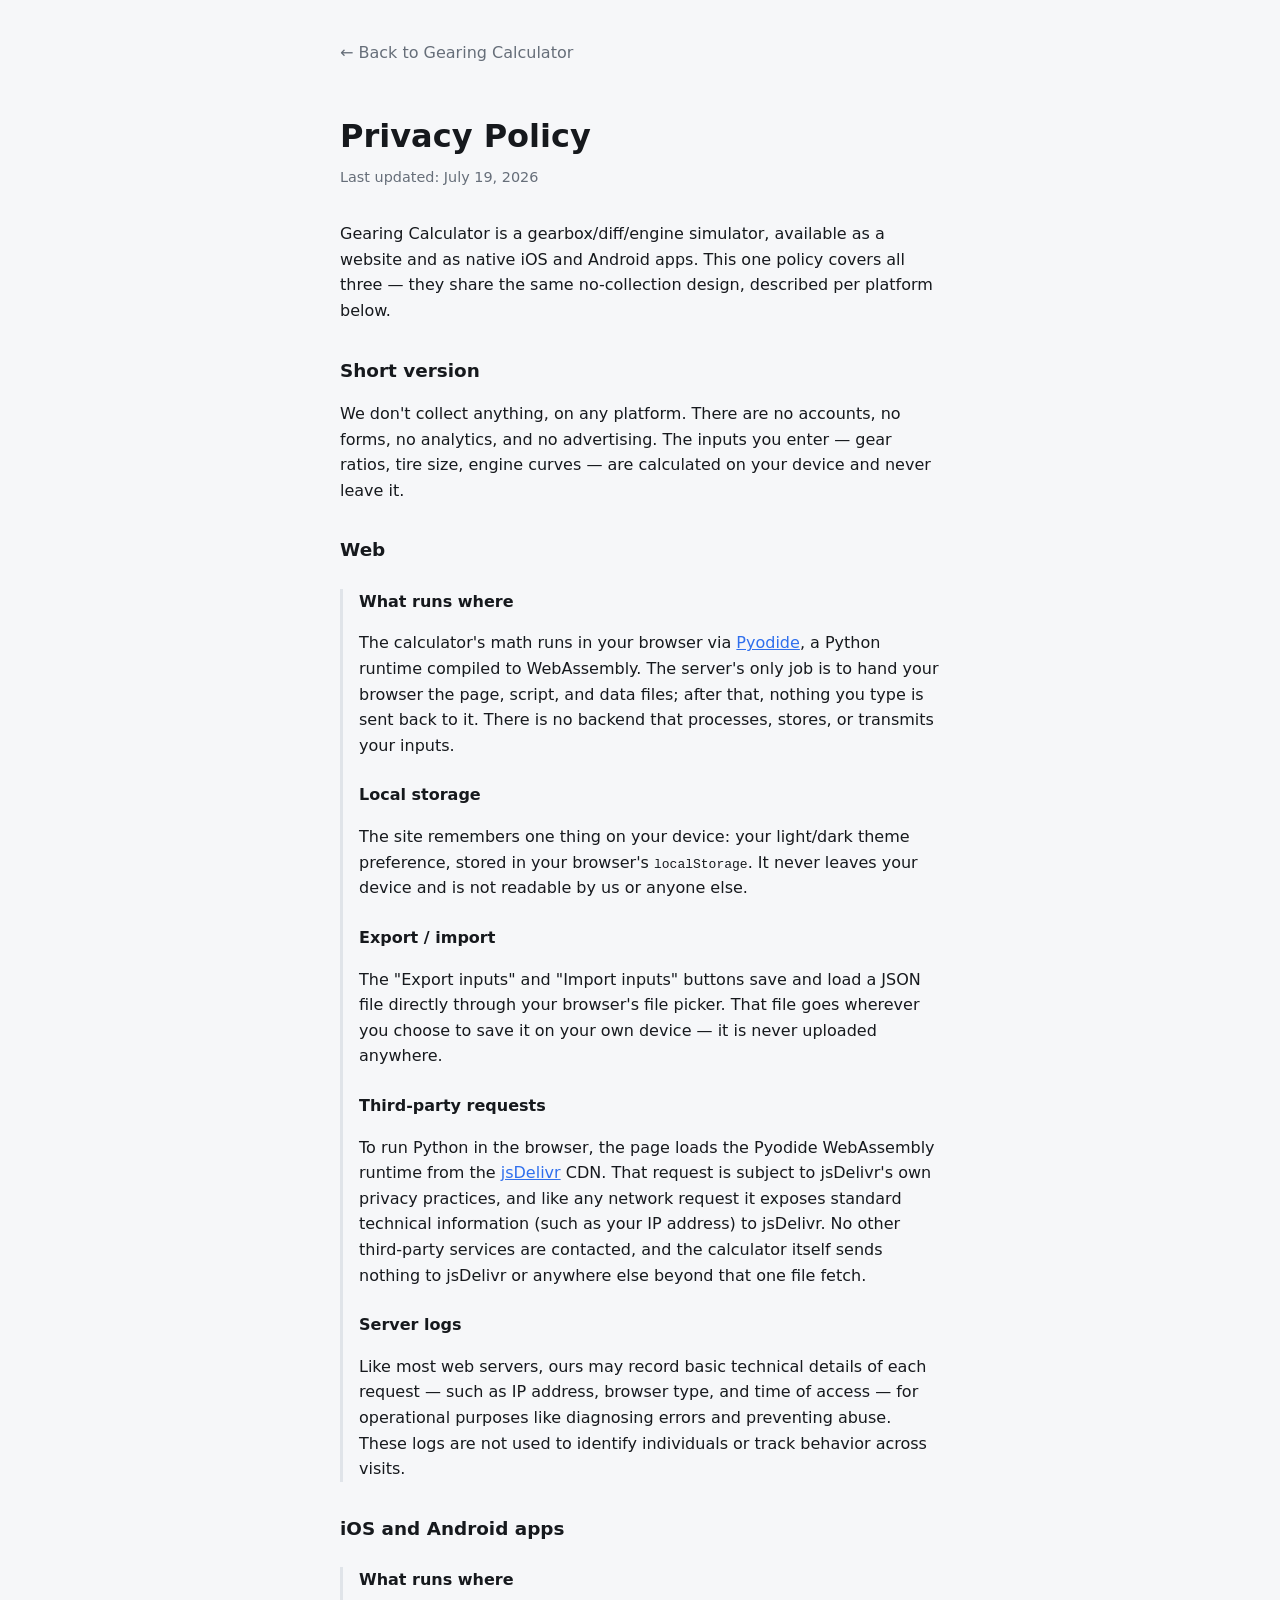
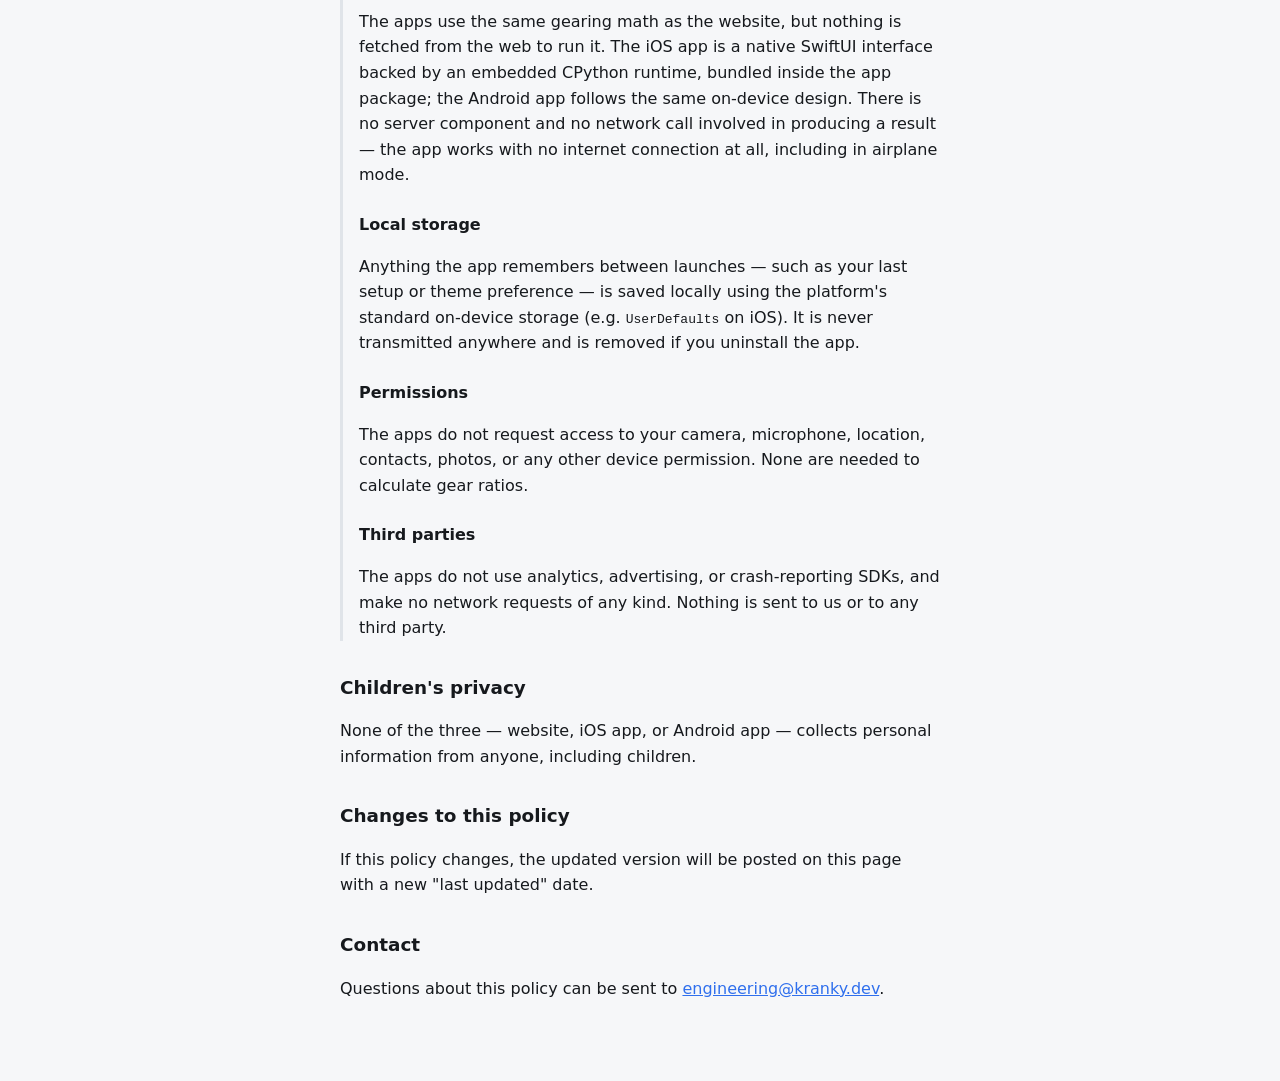
==== app/static/privacy/index.html @ ab54037c "initial privacy policy" ====
<!doctype html>
<html lang="en">
<head>
  <meta charset="utf-8" />
  <meta name="viewport" content="width=device-width, initial-scale=1" />
  <title>Privacy Policy — Gearing Calculator</title>
  <link rel="icon" href="../favicon.ico" sizes="16x16 32x32 48x48" />
  <link rel="icon" href="../favicon.svg" type="image/svg+xml" />
  <link rel="stylesheet" href="../styles.css" />
  <script>
    (function () {
      try {
        var pref = localStorage.getItem("gc-theme") || "auto";
        var dark = pref === "dark" ||
          (pref !== "light" && matchMedia("(prefers-color-scheme: dark)").matches);
        document.documentElement.dataset.theme = dark ? "dark" : "light";
      } catch (e) {
        document.documentElement.dataset.theme = "light";
      }
    })();
  </script>
  <style>
    .policy {
      max-width: 40em;
      margin: 0 auto;
      padding: 2.5rem 1.25rem 4rem;
      line-height: 1.6;
    }
    .policy h1 { margin-bottom: 0.25rem; }
    .policy .updated { color: var(--muted); margin-top: 0; margin-bottom: 2rem; font-size: 0.9em; }
    .policy h2 { margin-top: 2rem; font-size: 1.15em; }
    .policy a { color: var(--accent); }
    .policy .back { display: inline-block; margin-bottom: 1.5rem; color: var(--muted); text-decoration: none; }
    .policy .back:hover { color: var(--accent); }
    .policy h3 { margin-top: 1.5rem; font-size: 1em; }
    .policy .platform {
      border-left: 3px solid var(--border);
      padding-left: 1rem;
      margin: 1.5rem 0;
    }
  </style>
</head>
<body>
  <main class="policy">
    <a class="back" href="../">&larr; Back to Gearing Calculator</a>
    <h1>Privacy Policy</h1>
    <p class="updated">Last updated: July 19, 2026</p>

    <p>
      Gearing Calculator is a gearbox/diff/engine simulator, available as a
      website and as native iOS and Android apps. This one policy covers all
      three — they share the same no-collection design, described per
      platform below.
    </p>

    <h2>Short version</h2>
    <p>
      We don't collect anything, on any platform. There are no accounts, no
      forms, no analytics, and no advertising. The inputs you enter — gear
      ratios, tire size, engine curves — are calculated on your device and
      never leave it.
    </p>

    <h2>Web</h2>
    <div class="platform">
      <h3>What runs where</h3>
      <p>
        The calculator's math runs in your browser via
        <a href="https://pyodide.org" target="_blank" rel="noopener">Pyodide</a>,
        a Python runtime compiled to WebAssembly. The server's only job is to
        hand your browser the page, script, and data files; after that,
        nothing you type is sent back to it. There is no backend that
        processes, stores, or transmits your inputs.
      </p>

      <h3>Local storage</h3>
      <p>
        The site remembers one thing on your device: your light/dark theme
        preference, stored in your browser's <code>localStorage</code>. It
        never leaves your device and is not readable by us or anyone else.
      </p>

      <h3>Export / import</h3>
      <p>
        The "Export inputs" and "Import inputs" buttons save and load a JSON
        file directly through your browser's file picker. That file goes
        wherever you choose to save it on your own device — it is never
        uploaded anywhere.
      </p>

      <h3>Third-party requests</h3>
      <p>
        To run Python in the browser, the page loads the Pyodide WebAssembly
        runtime from the <a href="https://www.jsdelivr.com/" target="_blank" rel="noopener">jsDelivr</a>
        CDN. That request is subject to jsDelivr's own privacy practices, and
        like any network request it exposes standard technical information
        (such as your IP address) to jsDelivr. No other third-party services
        are contacted, and the calculator itself sends nothing to jsDelivr or
        anywhere else beyond that one file fetch.
      </p>

      <h3>Server logs</h3>
      <p>
        Like most web servers, ours may record basic technical details of
        each request — such as IP address, browser type, and time of access
        — for operational purposes like diagnosing errors and preventing
        abuse. These logs are not used to identify individuals or track
        behavior across visits.
      </p>
    </div>

    <h2>iOS and Android apps</h2>
    <div class="platform">
      <h3>What runs where</h3>
      <p>
        The apps use the same gearing math as the website, but nothing is
        fetched from the web to run it. The iOS app is a native SwiftUI
        interface backed by an embedded CPython runtime, bundled inside the
        app package; the Android app follows the same on-device design. There
        is no server component and no network call involved in producing a
        result — the app works with no internet connection at all, including
        in airplane mode.
      </p>

      <h3>Local storage</h3>
      <p>
        Anything the app remembers between launches — such as your last
        setup or theme preference — is saved locally using the platform's
        standard on-device storage (e.g. <code>UserDefaults</code> on iOS).
        It is never transmitted anywhere and is removed if you uninstall the
        app.
      </p>

      <h3>Permissions</h3>
      <p>
        The apps do not request access to your camera, microphone, location,
        contacts, photos, or any other device permission. None are needed to
        calculate gear ratios.
      </p>

      <h3>Third parties</h3>
      <p>
        The apps do not use analytics, advertising, or crash-reporting SDKs,
        and make no network requests of any kind. Nothing is sent to us or to
        any third party.
      </p>
    </div>

    <h2>Children's privacy</h2>
    <p>
      None of the three — website, iOS app, or Android app — collects
      personal information from anyone, including children.
    </p>

    <h2>Changes to this policy</h2>
    <p>
      If this policy changes, the updated version will be posted on this
      page with a new "last updated" date.
    </p>

    <h2>Contact</h2>
    <p>
      Questions about this policy can be sent to
      <a href="mailto:engineering@kranky.dev">engineering@kranky.dev</a>.
    </p>
  </main>
</body>
</html>
---- app/static/styles.css ----
/* Self-hosted so the dials keep their look offline (the app ships as a Docker
   image with no network). One variable woff2, latin subset — enough for the
   numerals and the "km/h" / "1/min" legends — covers weights 400-700. */
@font-face {
  font-family: "Oswald";
  font-style: light;
  font-weight: 200 300;
  font-display: swap;
  src: url(fonts/oswald-latin.woff2) format("woff2");
}

:root {
  --bg: #f6f7f9;
  --panel: #ffffff;
  --text: #16191d;
  --muted: #666e79;
  --border: #e0e4e9;
  --accent: #2f6fed;
  --accent-soft: #eaf1fe;
  --grid: #e6e9ee;
  --needle: #d64545;
  --radius: 12px;

  /* The dials are a physical instrument, not a chart. This is their daytime
     palette; dark mode swaps the whole set for the BMW E46 night-backlight look
     (the second dark-mode block below) — the one place the dial colours follow
     the scheme, on purpose. Keep both sets deliberate. */
  /* E46 M3 daytime cluster: near-black faces in a charcoal pod. */
  --dial-face: #282b2f;
  --dial-face-edge: #1b1d20;
  --dial-bezel: #c8cfd6; /* bright silver chrome ring */
  --dial-ink: #f2f4f6;
  --dial-ink-dim: #aeb4bb;
  --dial-red: #d3232b;
  --dial-hub: #23262a;
  --dial-hub-edge: #40454b;
  --dial-amber: #f5a11d; /* classic BMW instrument backlighting */
  /* Setup B, everywhere it appears: needle, redline, trace, tab, readout. One
     fixed hue so the dial keeps its palette and the chart still matches it. */
  --dial-blue: #3b9ae1;
  /* Unfilled track of the big speed pill; a translucent grey that reads on both
     the light and the near-black dark page. */
  --slider-track: rgba(128, 137, 150, 0.25);
  color-scheme: light;
}

/* Light/dark is resolved in JS from the dash light-switch (auto / off / on) plus
   the system preference, then stamped as data-theme on <html> — so the styling
   keys off that attribute, never `prefers-color-scheme` directly. An inline head
   script sets it before first paint; the switch and system changes keep it live. */
:root[data-theme="dark"] {
  --bg: #060708;
  --panel: #000000;
  --text: #e7eaee;
  --muted: #9aa4b1;
  --border: #2a313a;
  --accent: #6f9bff;
  --accent-soft: #1c2534;
  --grid: #262d36;
  --needle: #ff6b6b;
  color-scheme: dark;
}

/* Dark mode = BMW E46 gauges at night with the backlight on: a near-black face
   with every lit mark — numerals, ticks, needle, redline, legend, and the gear
   readout between the dials — glowing the warm amber of the E46 M3 cluster. */
:root[data-theme="dark"] {
  --dial-face: #0d0803;
  --dial-face-edge: #000000;
  --dial-bezel: #33200a;
  --dial-ink: #ffa724;
  --dial-ink-dim: #b8781a;
  --dial-red: #ff3a1c;
  /* Neutral, unlit: the hub is bare metal, not a backlit mark — no warm
     tint that would read as glow. */
  --dial-hub: #0e0f11;
  --dial-hub-edge: #24272b;
  --dial-glow: #ffab2e;
}

/* The backlight bloom: a tight core plus a soft halo in the ink colour around
   each lit mark. drop-shadow works on SVG stroke/fill shapes, where
   text-shadow does not reach. */
:root[data-theme="dark"] .gauge-tick-major,
:root[data-theme="dark"] .gauge-tick-minor,
:root[data-theme="dark"] .gauge-tick-label,
:root[data-theme="dark"] .gauge-legend,
:root[data-theme="dark"] .gauge-needle,
:root[data-theme="dark"] .gauge-redline {
  filter: drop-shadow(0 0 0px var(--dial-glow)) drop-shadow(0 0 1px var(--dial-glow));
}

/* Setup B keeps its blue for legibility while comparing, so it glows blue
   rather than clashing with the orange. Placed after the needle rule above,
   same specificity, so it wins for the B needle. */
:root[data-theme="dark"] .gauge-needle-b {
  filter: drop-shadow(0 0 0px var(--dial-blue)) drop-shadow(0 0 2px var(--dial-blue));
}

/* The gear readout keeps its amber LCD ink in both themes, but only glows
   at night with the rest of the backlighting. drop-shadow, not text-shadow:
   the glyphs are dot-matrix SVGs, not text. */
:root[data-theme="dark"] .gear-a { filter: drop-shadow(0 0 0.5cqw #ffab2e); }
:root[data-theme="dark"] .gear-b { filter: drop-shadow(0 0 0.5cqw var(--dial-blue)); }

* { box-sizing: border-box; }

/* Must beat the `display` rules below (e.g. .loading{display:grid}), which
   would otherwise override the UA stylesheet's [hidden]{display:none}. */
[hidden] { display: none !important; }

/* Kill the sideways rubber-band drag on touch, so a horizontal gesture scrubs
   the slider instead of sliding the whole page. On phones the viewport scrolls
   on the root element, so the rule has to sit on <html> too — on <body> alone
   the page still wiggles. `overflow-x: clip` trims the full-bleed topbar's 100vw
   sliver without creating a scroll container (so the sticky topbar still pins). */
html {
  overflow-x: clip;
  overscroll-behavior-x: none;
}

body {
  margin: 0;
  font-family: system-ui, -apple-system, "Segoe UI", sans-serif;
  background: var(--bg);
  color: var(--text);
  line-height: 1.5;
  overflow-x: clip;
  overscroll-behavior-x: none;
}

/* ------------------------------- loading -------------------------------- */
.loading {
  display: grid;
  place-content: center;
  justify-items: center;
  gap: 1rem;
  min-height: 100vh;
  color: var(--muted);
}

.shifter { width: 9rem; height: auto; }

.shifter-gate {
  fill: none;
  stroke: var(--border);
  stroke-width: 6;
  stroke-linecap: round;
  stroke-linejoin: round;
}

.shifter-labels text {
  fill: var(--muted);
  font-size: 11px;
  font-weight: 600;
  text-anchor: middle;
}

/* Ringed in the page colour so it reads as sitting *in* the gate, not on it. */
.shifter-knob {
  fill: var(--dial-amber);
  stroke: var(--bg);
  stroke-width: 2;
  animation: shift 6.5s ease-in-out infinite alternate;
}

/*
 * The knob's path through a six-speed gate. Each gear is two keyframes — arrive,
 * then dwell — and every move between them goes through the gate at y=50, because
 * that is the only way across a real H-pattern.
 *
 * `alternate` runs it backwards on the return leg, which traces a plausible
 * downshift rather than teleporting from 6th back to 1st.
 */
@keyframes shift {
  0%,   6%  { transform: translate(20px, 15px); }  /* 1st */
  12%       { transform: translate(20px, 50px); }
  18%, 24%  { transform: translate(20px, 85px); }  /* 2nd */
  30%       { transform: translate(20px, 50px); }
  34%       { transform: translate(60px, 50px); }  /* across the gate */
  40%, 46%  { transform: translate(60px, 15px); }  /* 3rd */
  52%       { transform: translate(60px, 50px); }
  58%, 64%  { transform: translate(60px, 85px); }  /* 4th */
  70%       { transform: translate(60px, 50px); }
  74%       { transform: translate(100px, 50px); }
  80%, 86%  { transform: translate(100px, 15px); } /* 5th */
  92%       { transform: translate(100px, 50px); }
  97%, 100% { transform: translate(100px, 85px); } /* 6th */
}

@media (prefers-reduced-motion: reduce) {
  /* Parked in neutral. */
  .shifter-knob { animation: none; transform: translate(60px, 50px); }
}

/* -------------------------------- layout -------------------------------- */
main {
  max-width: 76rem;
  margin: 0 auto;
  padding: 2rem 1rem 4rem;
}

.page-header h1 {
  margin: 0;
  font-size: clamp(1.6rem, 3vw, 2.2rem);
  letter-spacing: -0.02em;
}

.subtitle {
  margin: 0.25rem 0 2rem;
  color: var(--muted);
}

/* Phone: every rem above the gauges is a rem of dials pushed off screen —
   the blurb goes, and the h1 shrinks to the topbar's Target Speed size so
   the masthead is a label, not a banner. */
@media (max-width: 56.24rem) {
  .subtitle { display: none; }
  .page-header h1 {
    margin-bottom: 0.4rem;
    font-size: 0.78rem;
    font-weight: 600;
  }
  /* Compress the masthead: trim the page's top padding, slim the bar, and
     sit the content card flush against it. */
  main { padding-top: 0.75rem; }
  .topbar {
    margin-bottom: 0;
    padding-block: 0.5rem;
  }
}

/* Phone-first: one column, with the inputs in the hamburger drawer. Wide
   screens (the old two-column threshold) put the inputs panel back in the
   flow beside the results — the drawer chrome only exists below it. */
.layout { display: block; }

@media (min-width: 56.25rem) {
  .layout {
    display: grid;
    grid-template-columns: minmax(0, 20rem) minmax(0, 1fr);
    gap: 1.5rem;
    align-items: start;
  }
}

/* Pinned toolbar: hamburger + speed slider follow the scroll, so any chart
   can be read against a different speed or setup without scrolling back up.
   Styled as page background, not a card: it bleeds to the viewport edges
   (the negative margins undo main's centering) and sits flush at the top,
   so the results scroll *under* a header rather than behind a floating bar.
   Below the drawer and its backdrop in z-order, so opening Inputs dims it. */
.topbar {
  position: sticky;
  top: 0;
  z-index: 5;
  display: flex;
  flex-wrap: wrap;
  align-items: center;
  gap: 0.75rem 1.25rem;
  margin: 0 calc(50% - 50vw) 1.5rem;
  /* main is 76rem with 1rem side padding: this realigns the bar's contents
     with the panels below while its background runs edge to edge. */
  padding: 0.75rem max(1rem, 50vw - 37rem);
  background: var(--bg);
}

.topbar-speed {
  position: relative; /* anchors the hint overlaid inside the track */
  flex: 1;
  display: flex;
  align-items: center;
  /* Kept small so the hamburger, slider and theme switch stay on one row on a
     phone; the slider still flex-grows to fill whatever width is left. */
  min-width: 11rem;
}

/* A fill slider you grab and scrub anywhere — no fiddly thumb to hit. Slimmer
   and only lightly rounded (matching the gear-coverage bar) so it reads as a
   control strip, not a big pill. The amber fill grows from the left via --fill,
   which redraw() keeps in step with the value; the native track and thumb are
   stripped so only the fill and the pill show. */
#cur_speed {
  -webkit-appearance: none;
  appearance: none;
  flex: 1;
  width: 100%;
  height: 1.9rem;
  margin: 0;
  padding: 0;
  border-radius: 3px;
  cursor: pointer;
  overflow: hidden;
  touch-action: none; /* a horizontal drag scrubs rather than scrolling the page */
  background:
    linear-gradient(var(--dial-amber), var(--dial-amber)) left / var(--fill, 50%) 100% no-repeat,
    var(--slider-track);
  box-shadow: inset 0 1px 2px rgba(0, 0, 0, 0.22);
}

#cur_speed::-webkit-slider-runnable-track { -webkit-appearance: none; height: 100%; background: transparent; }
#cur_speed::-webkit-slider-thumb { -webkit-appearance: none; width: 2px; height: 100%; background: transparent; border: 0; }
#cur_speed::-moz-range-track { height: 100%; background: transparent; }
#cur_speed::-moz-range-thumb { width: 0; border: 0; background: transparent; }

/* Overlaid hint that this strip is a draggable speed input. White with a dark
   halo so it stays legible over both the amber fill and the grey track, in
   either theme; pointer-events off so it never intercepts a drag. */
.speed-hint {
  position: absolute;
  left: 0.7rem;
  color: #fff;
  font-size: 0.78rem;
  font-weight: 600;
  letter-spacing: 0.01em;
  text-shadow: 0 1px 2px rgba(0, 0, 0, 0.5);
  pointer-events: none;
}

.hamburger {
  display: inline-flex;
  align-items: center;
  gap: 0.45rem;
  padding: 0.45rem 0.8rem;
  font: inherit;
  font-weight: 600;
  color: var(--text);
  background: var(--panel);
  border: 1px solid transparent; /* frameless like the cards */
  border-radius: 8px;
  cursor: pointer;
}

.hamburger:hover { border-color: var(--accent); }
.hamburger svg { display: block; }
.hamburger svg path { fill: currentColor; }
/* Phone-first: an icon-only button, so it stays narrow and the theme switch
   keeps its place on the row. The label returns on desktop (below). */
.hamburger span { display: none; }

/* ---------------------------- theme light-switch ------------------------- */

/* The car's headlight switch as one big tap target: an SVG button whose knob
   turns between three marks on a status semicircle — AUTO (left), 0 (top), and
   the headlight symbol (right). Each tap advances the knob one position; app.js
   sets data-theme-pref and CSS rotates .ls-knob to match. */
.lightswitch {
  flex: 0 0 auto;
  width: 3.4rem;
  height: 3.4rem;
  padding: 0;
  border: 0;
  background: none;
  cursor: pointer;
  -webkit-tap-highlight-color: transparent;
}

.lightswitch-svg { display: block; width: 100%; height: 100%; }

.lightswitch:focus-visible { outline: 2px solid var(--accent); outline-offset: 2px; border-radius: 50%; }

/* Fixed bezel: status arc and the position marks. */
.ls-arc { fill: none; stroke: var(--border); stroke-width: 4; stroke-linecap: round; }
.ls-mark { fill: var(--muted); font-size: 15px; font-weight: 700; text-anchor: middle; dominant-baseline: central; }
.ls-mark-on { fill: var(--muted); }
.ls-mark-on .ls-bulb-base { fill: none; stroke: var(--muted); stroke-width: 1.7; stroke-linecap: round; }

/* The active mark lights up amber, echoing the instrument backlighting. */
.lightswitch[data-theme-pref="light"] .ls-mark:nth-of-type(2),
.lightswitch[data-theme-pref="auto"] .ls-mark:nth-of-type(1) { fill: var(--dial-amber); }
.lightswitch[data-theme-pref="dark"] .ls-mark-on { fill: var(--dial-amber); }
.lightswitch[data-theme-pref="dark"] .ls-mark-on .ls-bulb-base { stroke: var(--dial-amber); }

/* The knob turns about the dial centre; the wrap from dark (50deg) back to auto
   (-50deg) interpolates through 0, so it reads as a counter-clockwise reset. */
.ls-knob {
  transform-box: view-box;
  transform-origin: 50px 50px;
  transition: transform 0.32s cubic-bezier(0.33, 1.15, 0.5, 1);
}
.lightswitch[data-theme-pref="auto"] .ls-knob { transform: rotate(-50deg); }
.lightswitch[data-theme-pref="light"] .ls-knob { transform: rotate(0deg); }
.lightswitch[data-theme-pref="dark"] .ls-knob { transform: rotate(50deg); }

@media (prefers-reduced-motion: reduce) {
  .ls-knob { transition: none; }
}

/* An open ring, so the page shows through and the grip's rotation reads clearly.
   The mid-grey rim reads against both the light page and the near-black dark one. */
.ls-knob-disc { fill: none; stroke: #3a3f46; stroke-width: 1.5; }
.ls-knob-grip { fill: #34383e; }
.ls-knob-notch { fill: #eef0f3; }

/* ------------------------------ inputs drawer ---------------------------- */

.inputs-drawer {
  position: fixed;
  top: 0;
  left: 0;
  bottom: 0;
  z-index: 20;
  width: min(22rem, 92vw);
  overflow-y: auto;
  border-radius: 0 var(--radius) var(--radius) 0;
  transform: translateX(-105%); /* past its own shadow, not just its box */
  transition: transform 0.25s ease;
  box-shadow: 0 0 2rem rgba(0, 0, 0, 0.25);
}

.inputs-drawer.open { transform: none; }

@media (prefers-reduced-motion: reduce) {
  .inputs-drawer { transition: none; }
}

.drawer-head {
  display: flex;
  align-items: center;
  justify-content: space-between;
}

/* The panel h2 brings its own bottom margin; keep the close button on its line. */
.drawer-head h2 { margin-bottom: 0; }
.drawer-head { margin-bottom: 1rem; }

.drawer-close {
  border: none;
  background: none;
  color: var(--muted);
  font-size: 1.5rem;
  line-height: 1;
  padding: 0 0.25rem;
  cursor: pointer;
}

.drawer-close:hover { color: var(--text); }

.drawer-backdrop {
  position: fixed;
  inset: 0;
  z-index: 10;
  background: rgba(0, 0, 0, 0.4);
}

/* Wide screens: the drawer chrome dissolves and the inputs become the plain
   panel sitting in the layout grid's first column. The hamburger survives as
   a collapse toggle for that column (see .inputs-collapsed). Placed after the
   base drawer rules — same specificity, so order is what makes these win. */
@media (min-width: 56.25rem) {
  .drawer-close { display: none; }

  /* Room to spare: bring the hamburger's "Inputs" label back. */
  .hamburger span { display: inline; }

  /* Covers a drawer left open across a resize; [hidden] handles the rest. */
  .drawer-backdrop { display: none; }

  .inputs-drawer {
    position: static;
    /* The drawer's z-index would otherwise still bite here: z-index applies
       to grid items even at position: static, and this panel is now a grid
       item — leaving it at 20 paints it over the sticky topbar (z 5). */
    z-index: auto;
    width: auto;
    transform: none;
    transition: none;
    overflow: visible;
    border-radius: var(--radius);
    box-shadow: none;
  }

  /* Hamburger toggled off: the inputs column folds away and the results take
     the full row. Mobile ignores this class — its drawer overlays instead. */
  .layout.inputs-collapsed { grid-template-columns: 1fr; }
  .layout.inputs-collapsed .inputs-drawer { display: none; }
}

.panel {
  background: var(--panel);
  /* Frameless in both themes: the cards read as content islands. The border
     is kept transparent, not removed, so nothing shifts if a panel variant
     ever colours it back in. */
  border: 1px solid transparent;
  border-radius: var(--radius);
  padding: 1.25rem;
}

.panel h2 {
  margin: 0 0 1rem;
  font-size: 0.8rem;
  text-transform: uppercase;
  letter-spacing: 0.08em;
  color: var(--muted);
}

/* The gauge cluster is header enough for the results panel: its "Results"
   h2 paints nothing (and costs no vertical space), but stays in the DOM as
   the section's accessible name via aria-labelledby. */
#results-heading {
  position: absolute;
  width: 1px;
  height: 1px;
  margin: 0;
  padding: 0;
  overflow: hidden;
  clip-path: inset(50%);
  white-space: nowrap;
}

.panel h3 {
  margin: 1.75rem 0 0.75rem;
  font-size: 0.95rem;
}

.results > .viz:first-of-type { margin-top: 1rem; }

/* Each chart collapses on its own. <details> gives keyboard support and the
   open/closed state for free, so there is no script behind this. */
.viz { margin-top: 1.75rem; }

.viz > summary {
  display: flex;
  align-items: center;
  gap: 0.45rem;
  margin-bottom: 0.75rem;
  font-size: 0.95rem;
  font-weight: 600;
  cursor: pointer;
  list-style: none; /* Firefox */
}

.viz > summary::-webkit-details-marker { display: none; }

/* Sized off the summary's own text (1em), not a fixed rem, so the caret and the
   heading stay matched. The fixed box keeps the label still while it rotates. */
.viz > summary::before {
  content: "▾";
  display: inline-block;
  width: 1em;
  font-size: 1em;
  line-height: 1;
  text-align: center;
  color: var(--muted);
  transition: transform 0.15s ease;
}

.viz:not([open]) > summary::before { transform: rotate(-90deg); }

.viz > summary:focus-visible {
  outline: 2px solid var(--accent);
  outline-offset: 2px;
  border-radius: 4px;
}

@media (prefers-reduced-motion: reduce) {
  .viz > summary::before { transition: none; }
}

/* -------------------------------- inputs -------------------------------- */
.field {
  display: flex;
  flex-direction: column;
  gap: 0.3rem;
  margin-bottom: 0.9rem;
}

.field label {
  font-size: 0.85rem;
  color: var(--muted);
}

.unit { opacity: 0.75; }

input[type="number"],
input[type="text"],
select {
  width: 100%;
  padding: 0.5rem 0.6rem;
  font: inherit;
  font-variant-numeric: tabular-nums;
  color: var(--text);
  background: var(--bg);
  border: 1px solid var(--border);
  border-radius: 8px;
}

/* Derived from the tire size, so it reads as output rather than a field. */
input[readonly] {
  color: var(--muted);
  border-style: dashed;
  cursor: default;
}

/* 225 / 45 R 17 — inputs sized to content, separators between them. */
.tire-size {
  display: grid;
  grid-template-columns: 1fr auto 1fr auto 1fr;
  align-items: center;
  gap: 0.35rem;
}

.tire-size span {
  color: var(--muted);
  font-size: 0.85rem;
}

input:focus-visible,
select:focus-visible,
button:focus-visible {
  outline: 2px solid var(--accent);
  outline-offset: 1px;
}

input[type="range"] { width: 100%; accent-color: var(--dial-amber); }

output {
  font-variant-numeric: tabular-nums;
  color: var(--text);
  font-weight: 600;
}

fieldset.units {
  border: 1px solid var(--border);
  border-radius: 8px;
  padding: 0.6rem 0.75rem;
  margin: 0 0 1rem;
}

fieldset.units legend {
  font-size: 0.8rem;
  color: var(--muted);
  padding: 0 0.3rem;
}

fieldset.units label {
  display: flex;
  align-items: center;
  gap: 0.4rem;
  font-size: 0.9rem;
}

/* -------------------------------- setups -------------------------------- */
.compare-toggle {
  display: flex;
  align-items: center;
  gap: 0.5rem;
  margin-bottom: 1rem;
  font-size: 0.9rem;
  color: var(--muted);
}

.io-controls {
  display: flex;
  gap: 0.5rem;
  margin-bottom: 1rem;
}

.io-btn {
  flex: 1;
  padding: 0.4rem 0.6rem;
  font: inherit;
  font-size: 0.85rem;
  color: var(--text);
  background: var(--bg);
  border: 1px solid var(--border);
  border-radius: 6px;
  cursor: pointer;
}

.io-btn:hover {
  border-color: var(--accent);
  color: var(--accent);
}

.io-status {
  margin: -0.5rem 0 1rem;
  font-size: 0.85rem;
  color: var(--muted);
}

.io-status-error { color: var(--needle); }

.tabs {
  display: flex;
  gap: 0.25rem;
  margin-bottom: 1rem;
  border-bottom: 1px solid var(--border);
}

.tabs [role="tab"] {
  flex: 1;
  padding: 0.5rem 0.6rem;
  margin-bottom: -1px; /* the selected tab's underline replaces the tablist rule */
  font: inherit;
  font-size: 0.85rem;
  color: var(--muted);
  background: none;
  border: none;
  border-bottom: 2px solid transparent;
  cursor: pointer;
}

/* Each tab is underlined in its setup's color, tying the form to its trace. */
.tabs [role="tab"][aria-selected="true"] { color: var(--text); }
.tabs [data-setup="a"][aria-selected="true"] { border-bottom-color: var(--dial-amber); }
.tabs [data-setup="b"][aria-selected="true"] { border-bottom-color: var(--dial-blue); }

/* -------------------------------- gears --------------------------------- */
.gears-header {
  display: flex;
  align-items: center;
  justify-content: space-between;
}

.gears-header h3 { margin: 1.25rem 0 0.75rem; }

.gear-buttons { display: flex; gap: 0.35rem; }

.gear-buttons button {
  width: 1.9rem;
  height: 1.9rem;
  font-size: 1.1rem;
  line-height: 1;
  color: var(--text);
  background: var(--bg);
  border: 1px solid var(--border);
  border-radius: 6px;
  cursor: pointer;
}

.gear-buttons button:hover:not(:disabled) {
  border-color: var(--accent);
  color: var(--accent);
}

.gear-buttons button:disabled { opacity: 0.4; cursor: not-allowed; }

/* Names the numbers below it, and reads "Custom" the moment they are edited. */
.preset { margin-bottom: 0.7rem; font-size: 0.9rem; }

.gear-row {
  display: grid;
  grid-template-columns: 3.4rem 1fr;
  align-items: center;
  gap: 0.5rem;
  margin-bottom: 0.45rem;
}

.gear-row span {
  font-size: 0.85rem;
  color: var(--muted);
}

/* ---------------------------- engine curve ------------------------------ */
.curve-head,
.curve-row {
  display: grid;
  grid-template-columns: 1fr 1fr 4.2rem;
  align-items: center;
  gap: 0.4rem;
}

.curve-head {
  margin-bottom: 0.35rem;
  font-size: 0.7rem;
  text-transform: uppercase;
  letter-spacing: 0.06em;
  color: var(--muted);
}

.curve-head span:last-child,
.curve-power { text-align: right; }

.curve-row { margin-bottom: 0.45rem; }

/* Derived, not entered — same dashed-and-muted treatment as the tire diameter. */
.curve-power {
  font-size: 0.85rem;
  font-variant-numeric: tabular-nums;
  color: var(--muted);
}

.hint {
  margin: -0.4rem 0 0.75rem;
  font-size: 0.8rem;
  color: var(--muted);
}

/* -------------------------------- gauges -------------------------------- */
/* The gauges live inside an instrument pod at every width: a binnacle
   silhouette — a single arched hood over both dials, tighter corners at the
   bottom — on its own charcoal face.

   The pod's chrome is sized in cqw against the .dash wrapper (the .gauges'
   own inline-size container would only serve descendants), so pod and dials
   scale together as one drawing: the proportions are locked to how the
   cluster looks at the minimum 320px page width (1cqw = 2.48px there),
   instead of rem chrome staying fixed while the dials grow. */
.dash { container-type: inline-size; }
.gauges {
  position: relative;
  z-index: 0; /* stacking context, so the z:-1 pod face stays inside it */
  container-type: inline-size;
  display: grid;
  grid-template-columns: 1fr 1fr;
  /* Daylight pod: the same near-black amber as the gear readout's phosphor
     tile, so pod and LCD read as one material — and still darker than the
     dial faces' gradient edge, so the dials lift out of it. */
  --pod-face: #fff;
  /* Chrome kept lean: just enough hood over the dials for the arch to
     clear their rings, so the pod spends its pixels on gauges, not face. */
  padding: 1cqw 3.5cqw 2.5cqw;
  gap: 2.4cqw;
}
/* The pod face lives on a pseudo rather than the element's own background:
   negative-z children paint *over* their parent's background, so an
   element-background pod could never sit above the ::before scrim used on
   phones. As a z:-1 sibling of the z:-2 scrim it stacks correctly: scrim,
   face, dials. */
.gauges::after {
  content: "";
  position: absolute;
  inset: 0;
  z-index: -1;
  background: var(--pod-face);
  border: 1px solid #fff;
  /* Elliptical top radii spanning half the width each make the whole top
     edge one continuous arch over both dials — a single rainbow hood, not
     a rectangle and not a per-dial double binnacle. (Pseudo-element cqw
     resolves against .gauges itself, whose content box is 93cqw of .dash,
     hence these values are the .dash-relative ones divided by 0.93.) */
  border-radius: 50% 50% 7.6cqw 7.6cqw / 28cqw 28cqw 0cqw 0cqw;
  /* box-shadow: 0 0.6rem 1.2rem -0.7rem rgba(0, 0, 0, 0.55); */
}
/* Dark cabin: black like the cards, bezel included — the pod is an
   invisible surface; only its drop shadow and the lit dials give it away. */
:root[data-theme="dark"] .gauges {
  --pod-face: #000000;
}
:root[data-theme="dark"] .gauges::after {
  border-color: #000000;
}
/* bottom: 0 is the padding-box edge; lift the gear box by the pod's bottom
   padding so it sits back on the dials' flat bottom line. (Scoped under
   .gauges to outrank the base .gear-cluster rule, which is declared later
   in the file and would otherwise win the tie.) NB: this cqw resolves
   against .gauges itself (the nearest container for its descendants), whose
   content box is 100 - 2*3.5 = 93cqw of .dash: 2.5/0.93 = 2.7. */
.gauges .gear-cluster { bottom: 2.7cqw; }

/* Phone-only behaviour: the cluster pins just under the topbar while the
   charts scroll past, and lets go where its .dash wrapper ends — at the
   Optimal shift points table (sticky releases at its container's bottom
   edge; #cross-section sits outside .dash for exactly this reason).
   --topbar-h is kept current by a ResizeObserver in app.js. */
@media (max-width: 56.24rem) {
  .gauges {
    position: sticky;
    top: calc(var(--topbar-h, 3.5rem) + 0.35rem);
    z-index: 3; /* over the charts, under the pedals (4) and topbar (5) */
  }
  /* Content sliding under the pod must not pop back out above it or peek
     around the arch's shoulders — that reads as the pod floating loose.
     This blanking plate rides with the pod: an opaque *panel-coloured*
     rectangle over the pod's bounding box, reaching up under the topbar.
     Everything that scrolls under the pod sits on the results panel, so
     covering it with panel colour erases it seamlessly — and at rest the
     plate is invisible, panel on panel. Kept narrower than the panel's
     top padding so it never overpaints the panel's own border at rest;
     behind the pod face (z -1), over the charts, under the topbar (5). */
  .gauges::before {
    content: "";
    position: absolute;
    z-index: -2; /* under the ::after pod face */
    inset: -1.1rem 0 auto;
    height: calc(1.1rem + 30cqw); /* topbar gap + the arch, at any width */
    background: var(--panel);
    pointer-events: none;
  }
}

/* Lifted out of the grid so it costs the dials no width. The dials are circles
   in square boxes, which leaves a wedge of empty space between their lower
   edges — the gear indicator drops into it, where the cluster puts it, and
   stays there at every size. Comparing just stacks B under A in the same box.
   Everything below is sized in cqw (the `.gauges` container is inline-size),
   so the box holds its proportion to the dials as the panel scales and the
   two never trade places or reflow — the layout is size-invariant. */
/* One line, fixed 2-digit width (so B appearing does not resize it), sized in
   cqw against the `.gauges` container so it holds its proportion to the dials. */
.gear-cluster {
  position: absolute;
  left: 50%;
  /* The gauges are flat-bottomed and fill the container height, so its bottom
     edge is that flat line — the box sits on it, like the cluster's odo LCD. */
  bottom: 0;
  transform: translateX(-50%);
  display: inline-flex;
  justify-content: center;
  /* Reserves the widest content — "N/N" — so a lone gear in single mode sits in
     the same box, and it never resizes when B appears. */
  min-width: 2.8em;
  padding: 0.45cqw 1cqw;
  /* Same instrument rim as the dials: gray bezel border over the dark
     amber-black LCD tile, like the unlit phosphor of an old dot-matrix
     display; no chrome — the rings stay the dials' jewellery. */
  background: #110a02;
  border: 2px solid transparent;
  border-radius: 0.8cqw;
  /* font-size still sets the scale: each dot-matrix glyph is 1em tall. */
  font-size: 3.1cqw;
  line-height: 1.1;
}

/* The readout is dot-matrix SVG glyphs (built by dotMatrix in app.js), not
   font glyphs: 5x9 dots, 1em tall, lit dots in the span's currentColor over
   the faint unlit grid — an old odometer LCD. */
.gear-cluster span { display: inline-flex; align-items: center; gap: 0.14em; }
.dot-char { height: 1.2em; width: auto; aspect-ratio: 50 / 90; display: block; }
.dot-char .dot-on { fill: currentColor; }
.dot-char .dot-off { fill: currentColor; opacity: 0.13; }

/* At night the chrome disappears: no dial rims, no white seam, no box around
   the gear readout — only the lit marks and the floating gear number remain. */
:root[data-theme="dark"] .gauge-bezel { stroke: transparent; }
:root[data-theme="dark"] .gauge-surround { fill: transparent; }
:root[data-theme="dark"] .gear-cluster {
  background: transparent;
  border-color: transparent;
}

/* Colour tracks the tach needle: white with a lone (single-setup) needle,
   amber once comparison splits it into A's needle. */
/* Fixed LCD colours, not palette vars: the readout is backlit amber in both
   themes (matching the dark palette's ink), B keeping its blue. */
.gear-a { color: #ffa724; }
.gear-b { color: var(--dial-blue); }
.gear-sep { color: #b8781a; padding: 0 0.12em; }

.gauge { width: 100%; height: auto; }

.gauge-face-center { stop-color: var(--dial-face); }
.gauge-face-edge { stop-color: var(--dial-face-edge); }
.gauge-bezel { fill: none; stroke: var(--dial-bezel); stroke-width: 2.5; }
.gauge-surround { fill: #ffffff; } /* the white seam between face and chrome */
.gauge-tick-major { stroke: var(--dial-ink); stroke-width: 3.2; stroke-linecap: butt; }
.gauge-tick-minor { stroke: var(--dial-ink-dim); stroke-width: 1; }
/* Stroke width spans the tick ring, so the arc reads as a band on the dial edge. */
.gauge-redline { fill: none; stroke: var(--dial-red); stroke-width: 8; stroke-linecap: butt; }
/* Numerals are sized to the widest label on the dial (see `numWidth` in app.js):
   a tach counting 0-7 can be big, a speedo counting to 300 cannot. */
.gauge-tick-label {
  fill: var(--dial-ink);
  font-family: "Oswald", system-ui, sans-serif;
  font-weight: 600;
  text-anchor: middle;
  dominant-baseline: central;
}

.gauge[data-num-width="narrow"] .gauge-tick-label { font-size: 17px; }
.gauge[data-num-width="medium"] .gauge-tick-label { font-size: 14px; }
.gauge[data-num-width="wide"] .gauge-tick-label { font-size: 12px; }
/* Busy dial (20-major speedo): smaller numerals so the crowded top clears.
   After the width rules — same specificity, so order decides. */
.gauge[data-dense="yes"] .gauge-tick-label { font-size: 9px; }

/* Needles pivot on the hub via a style rotation (see renderGauge): the
   transition glides them between the discrete per-frame targets, which is
   what makes a sweep read as one smooth motion instead of integer steps.
   transform-box makes the px origin count in viewBox units. */
.gauge-needle {
  fill: var(--dial-ink);
  transform-box: view-box;
  transform-origin: 100px 100px;
  transition: transform 0.14s linear;
}
@media (prefers-reduced-motion: reduce) {
  .gauge-needle { transition: none; }
}

/* Comparing puts a needle per setup on the one tach face. They take the setup's
   colour — the same amber and blue as its number in the readout and its trace on
   the charts — so which needle is which needs no legend. A lone needle stays the
   instrument's own white; the speedometer's always is, since road speed is shared
   and its second needle would sit exactly on the first. */
.gauges[data-compare] .gauge-needle-a { fill: var(--dial-amber); }
.gauge-needle-b { fill: var(--dial-blue); }

.gauge-hub { fill: var(--dial-hub); stroke: var(--dial-hub-edge); stroke-width: 1.5; }
.gauge-legend { fill: var(--dial-ink); font-family: "Oswald", system-ui, sans-serif; font-size: 9px; text-anchor: middle; letter-spacing: 0.04em; }

/* ----------------------------- gear spread ------------------------------ */
.spread { margin-bottom: 0.9rem; }

.spread-caption {
  margin: 0 0 0.45rem;
  font-size: 0.8rem;
  color: var(--muted);
}

/* Inset to the chart's plot box (see CHART in app.js), so a gear's band sits
   directly above the stretch of the speed axis it covers. */
.spread-row {
  position: relative;
  width: var(--plot-width, 100%);
  margin: 0 0 0.3rem var(--plot-left, 0);
}

/* Lives in the chart's left margin, beside the bar rather than shortening it. */
.spread-tag {
  position: absolute;
  right: 100%;
  top: 0;
  bottom: 0;
  display: flex;
  align-items: center;
  padding-right: 0.4rem;
  font-size: 0.7rem;
  font-weight: 700;
}

.spread-tag-a { color: var(--dial-amber); }
.spread-tag-b { color: var(--dial-blue); }

.spread-bar { display: flex; height: 1.5rem; }

/* Near-black ink: the bands are amber or blue in both colour schemes, so the
   label cannot take its colour from the theme. */
.spread-seg {
  display: flex;
  align-items: center;
  justify-content: center;
  min-width: 0;
  overflow: hidden;
  white-space: nowrap;
  border-right: 2px solid var(--panel);
  font-size: 0.72rem;
  font-weight: 600;
  font-variant-numeric: tabular-nums;
  color: var(--dial-face-edge);
}

/* Slim bands keep their "N%" label at a smaller size so it still fits. */
.spread-seg-slim { font-size: 0.6rem; }

/* The caption's editable range ceiling: styled as a quiet inline field so the
   sentence still reads as a sentence. Tag-qualified to outrank the global
   full-width input[type="number"] form styling. */
input.spread-cap {
  display: inline-block;
  width: 3.8em;
  padding: 0 0.15em;
  margin: 0 0.15em;
  font: inherit;
  color: inherit;
  text-align: center;
  background: transparent;
  border: 1px solid var(--border);
  border-radius: 4px;
}

.spread-seg:first-child { border-radius: 3px 0 0 3px; }
.spread-seg:last-child { border-right: none; border-radius: 0 3px 3px 0; }

/* -------------------------------- chart --------------------------------- */
.chart {
  width: 100%;
  height: auto;
  background: var(--bg);
  border: 1px solid var(--border);
  border-radius: 8px;
}

/* Night cabin: chart frames go the way of the card borders. */
:root[data-theme="dark"] .chart { border-color: transparent; }

.chart-grid { stroke: var(--grid); stroke-width: 1; }
.chart-axis { stroke: var(--muted); stroke-width: 1.2; opacity: 0.7; }
.chart-label { fill: var(--muted); font-size: 11px; }
.chart-axis-title { fill: var(--muted); font-size: 11px; letter-spacing: 0.04em; }
/* The gear rays are context, not the subject: what each gear *could* do at any
   rpm. They recede to gray so the shift trace drawn over them reads first. */
.chart-line {
  fill: none;
  stroke: var(--muted);
  stroke-width: 1.5;
  stroke-linejoin: round;
  stroke-linecap: round;
  opacity: 0.4;
}

.chart-gear-label { fill: var(--muted); font-size: 11px; font-weight: 600; }
.chart-marker { fill: var(--dial-amber); stroke: var(--text); stroke-width: 1.5; }

/* The actual acceleration run — up each gear, drop at every shift. This is the
   subject of the plot, so it takes the amber. */
.chart-trace {
  fill: none;
  stroke: var(--dial-amber);
  stroke-width: 2.5;
  stroke-linejoin: round;
  stroke-linecap: round;
}

/* Setup B: a different hue *and* a dash, so the two runs stay distinguishable
   where they overlap and without relying on colour alone. */
.chart-trace-b { stroke: var(--dial-blue); stroke-dasharray: 7 5; }
.chart-marker-b { fill: var(--dial-blue); }

.chart-shift { fill: var(--text); opacity: 0.65; }

/* ------------------------- tractive effort chart ------------------------- */
/* Here the gear curves *are* the subject, so they keep the setup's colour
   rather than receding to gray the way they do on the RPM chart. */
.chart-effort {
  fill: none;
  stroke: var(--dial-amber);
  stroke-width: 1.6;
  stroke-linejoin: round;
  opacity: 0.9;
}

.chart-effort-b { stroke: var(--dial-blue); stroke-dasharray: 6 4; }
.chart-effort-label { fill: var(--dial-amber); font-size: 10px; font-weight: 600; }
.chart-effort-label-b { fill: var(--dial-blue); }

/* Above this line the engine makes force the tires cannot put down. Shaded
   rather than outlined, because the whole region is unusable, not just its edge.
   Kept faint: it sits under the curves and must never compete with them. */
.chart-grip-band {
  fill: var(--dial-red);
  opacity: 0.07;
}

.chart-grip-line {
  stroke: var(--dial-red);
  stroke-width: 1.4;
  stroke-dasharray: 4 4;
  opacity: 0.75;
}

/* Setup B's limit differs whenever its weight or mu does. Dash it out of phase
   with A's so two limits at the same height still read as two. */
.chart-grip-line-b { stroke-dasharray: 2 6; }

/* The crossings. Ringed in the panel colour so they read on top of the curves. */
.chart-cross { fill: var(--text); stroke: var(--panel); stroke-width: 1.5; }

.chart-torque { fill: none; stroke: var(--dial-amber); stroke-width: 2; }
.chart-torque-b { stroke: var(--dial-blue); }
/* Dashed because it is derived from the solid line beside it, not measured. */
.chart-power {
  fill: none;
  stroke: var(--dial-amber);
  stroke-width: 2;
  stroke-dasharray: 5 4;
  opacity: 0.75;
}

.chart-power-b { stroke: var(--dial-blue); }

.legend {
  display: flex;
  flex-wrap: wrap;
  gap: 0.35rem 1rem;
  margin-top: 0.5rem;
  font-size: 0.8rem;
  color: var(--muted);
}

.legend span { display: inline-flex; align-items: center; gap: 0.35rem; }

.legend .swatch {
  width: 0.75rem;
  height: 0.2rem;
  border-radius: 2px;
}

/* Mirror the traces so each legend entry is recognisable. */
.legend .swatch-trace { background: var(--dial-amber); }
.legend .swatch-trace-b { background: var(--dial-blue); }
.legend .swatch-effort-a { background: var(--dial-amber); }
.legend .swatch-effort-b { background: var(--dial-blue); }

/* The band is faint by design, so the swatch borrows its dashed edge to stay
   visible at swatch size rather than washing out to nothing. */
.legend .swatch-grip {
  background: color-mix(in srgb, var(--dial-red) 12%, transparent);
  border-top: 1.5px dashed var(--dial-red);
}

/* Round, to match the crossover markers rather than the line swatches. */
.legend .swatch-dot {
  width: 0.5rem;
  height: 0.5rem;
  border-radius: 50%;
  background: var(--text);
}

.legend-note { font-style: italic; opacity: 0.8; }

/* -------------------------------- table --------------------------------- */
.table-wrap { overflow-x: auto; }

table {
  width: 100%;
  border-collapse: collapse;
  font-variant-numeric: tabular-nums;
  font-size: 0.9rem;
}

th, td {
  text-align: right;
  padding: 0.5rem 0.6rem;
  border-bottom: 1px solid var(--border);
  white-space: nowrap;
}

/* Only the key column is left-aligned — the leading "Gear"/"Shift" header and the
   row headers under it. Not `:first-child`: while comparing, the sub-header row
   starts with an "A", which is a value column and must stay right-aligned with
   the numbers it labels. */
thead tr:first-child > th:first-child,
tbody th[scope="row"] { text-align: left; }

th {
  font-size: 0.75rem;
  text-transform: uppercase;
  letter-spacing: 0.06em;
  color: var(--muted);
  font-weight: 600;
}

/* Row headers are the gear or shift, not a heading: keep the body's weight. */
tbody th {
  font-weight: 400;
  text-transform: none;
  color: var(--text);
}

/* A group header spans its setups' sub-columns, so it centres over them. */
thead th[colspan] { text-align: center; border-bottom: none; }

/* The setup letters, tinted to match the traces on the charts. */
thead th.sub { font-size: 0.7rem; letter-spacing: 0.08em; }
thead th.sub-a { color: var(--dial-amber); }
thead th.sub-b { color: var(--dial-blue); }

/* Rules down the column-group boundaries, so the eye does not slide from A's
   top speed into B's overall ratio. */
.group-start:not(:first-child) { border-left: 1px solid var(--border); }

tbody tr:last-child td,
tbody tr:last-child th { border-bottom: none; }

/* Which gear you are in. One row per gear now holds both setups, so comparing
   highlights the cells of whichever setup is in that gear — each setup can be in
   a different one. Without comparison the whole row lights up, as it always has. */
tbody tr.is-current { background: var(--accent-soft); }
tbody td.is-current { background: var(--accent-soft); }

/* -------------------------------- lap map -------------------------------- */
/* Sits below the two-column layout grid, so it spans the full page width. */
.lap-panel { margin-top: 1.5rem; }

.lap-controls {
  display: flex;
  flex-wrap: wrap;
  align-items: center;
  gap: 1rem;
  margin: 0.75rem 0 1rem;
}

.lap-controls input[type="file"] { font: inherit; color: var(--muted); }

.lap-error { color: var(--needle); margin: 0.5rem 0; }

/* Wider than tall, unlike the 640x360 gearing charts: track maps are roughly
   square, and the extra height keeps north-up laps from shrinking. */
.lap-map { max-width: 48rem; display: block; }

.lap-start { fill: var(--text); stroke: var(--bg); stroke-width: 2; }

/* Ringed with the chart surface so it stays visible on any ramp color. */
.lap-hover-marker { fill: none; stroke: var(--text); stroke-width: 2; }

.lap-readout { fill: var(--text); font-size: 13px; font-variant-numeric: tabular-nums; }

.lap-legend { display: flex; flex-direction: column; gap: 0.35rem; max-width: 48rem; }

.lap-scale-row {
  display: flex;
  align-items: center;
  gap: 0.6rem;
  font-variant-numeric: tabular-nums;
}

.lap-scale {
  flex: 1;
  height: 10px;
  border-radius: 5px;
  border: 1px solid var(--border);
}

.lap-color-by {
  display: flex;
  gap: 0.75rem;
  border: 1px solid var(--border);
  border-radius: 8px;
  padding: 0.35rem 0.75rem;
  margin: 0;
}

.lap-color-by legend { font-size: 0.8rem; color: var(--muted); padding: 0 0.3rem; }
.lap-color-by label { display: inline-flex; align-items: center; gap: 0.35rem; }

/* One map, or one per setup while comparing — side by side where they fit,
   stacked on narrow screens, always to a shared scale for corner-by-corner
   reading. */
.lap-maps {
  display: flex;
  flex-wrap: wrap;
  gap: 1rem;
}

.lap-figure { flex: 1 1 24rem; max-width: 48rem; margin: 0; min-width: 0; }

/* Setup identity keeps its colors from the rest of the app (amber A, blue B);
   the map's own colors are busy carrying the gears. */
.lap-cap { font-size: 0.85rem; color: var(--muted); margin-top: 0.35rem; }
.lap-cap-a::before,
.lap-cap-b::before {
  content: "";
  display: inline-block;
  width: 0.7em;
  height: 0.7em;
  border-radius: 2px;
  margin-right: 0.4rem;
  background: var(--dial-amber);
}
.lap-cap-b::before { background: var(--dial-blue); }

.lap-gear-chips { display: flex; flex-wrap: wrap; gap: 0.75rem; }

.lap-strategy { max-width: 48rem; }
.lap-strategy-list { margin: 0; padding-left: 1.1rem; }
.lap-strategy-list li { margin-bottom: 0.35rem; }

/* Inline in the blurb's sentence, so it sizes like a word, not a form row. */
.lap-corner-g-label { white-space: nowrap; }
#lap-corner-g {
  width: 3.2rem;
  margin: 0 0.15rem;
  padding: 0.05rem 0.25rem;
  font: inherit;
  color: var(--text);
  background: var(--panel);
  border: 1px solid var(--border);
  border-radius: 6px;
  text-align: right;
}

/* ------------------------------- pedals --------------------------------- */
/* Phone-only footwell floating over the bottom of the page. The row itself is
   click-through (pointer-events: none); only the two pedals take input, so the
   gap between them doesn't swallow taps on the content behind. */
.pedals {
  position: fixed;
  left: 0;
  right: 0;
  bottom: 0;
  z-index: 4; /* under the topbar (5) and the drawer, over the page content */
  display: flex;
  /* Clustered bottom-right, under a right-handed thumb; tops aligned, so the
     shorter brake hangs from the same line as the accelerator. */
  justify-content: flex-end;
  align-items: flex-start;
  gap: 0.8rem;
  padding: 0 1rem calc(0.7rem + env(safe-area-inset-bottom, 0px));
  pointer-events: none;
  transition: opacity 0.2s ease;
}

/* Once the engine-curve chart has scrolled up out of view there is nothing left
   on screen the speed drives, so the pedals fold away. */
.pedals.is-hidden {
  opacity: 0;
  visibility: hidden;
  pointer-events: none;
}

/* Back in the flow beside the results on wide screens, the slider is in reach
   and the pedals are just clutter. */
@media (min-width: 56.25rem) {
  .pedals { display: none; }
}

/* Keep the last section clear of the floating pedals while they are shown. */
@media (max-width: 56.24rem) {
  #app { padding-bottom: 7rem; }
}

.pedal {
  pointer-events: auto;
  padding: 0;
  border: 0;
  background: none;
  cursor: pointer;
  touch-action: none; /* a press holds to ramp, never scrolls or selects */
  -webkit-tap-highlight-color: transparent;
  /* A multi-second hold is the pedals' whole interaction, so suppress the
     browser's long-press responses too (iOS magnifier loupe / callout), which
     otherwise kick in mid-hold and look like the page zooming on the pedal. */
  -webkit-user-select: none;
  user-select: none;
  -webkit-touch-callout: none;
  filter: drop-shadow(0 3px 6px rgba(0, 0, 0, 0.3));
  transition: transform 0.08s ease;
}

/* The brake is the wide trapezoid plate; the accelerator is the tall footrest
   with the narrowed foot, taller than the brake but slim, so the two sit like
   a real footwell. */
.pedal-brake svg { display: block; height: 3.23rem; width: auto; }
.pedal-accel svg { display: block; height: 5.7rem; width: auto; }

.pedal:active { transform: translateY(2px) scale(0.96); }

.pedal { --pedal-face: #15100a; } /* same shell tone as the daylight pod */
/* No outline — the plate is just its face, the slots in the dials' marker
   ink so the pedals read as part of the instrument set. */
.pedal-body { fill: var(--pedal-face); }
.pedal-grip line { stroke: var(--dial-ink); stroke-width: 4; stroke-linecap: round; }

/* Night is the inverse scheme: gray rubber faces that stand off the black
   page, with the slots cut in black. (Before the :active rules below, which
   tie on specificity — later wins — so a press still lights the slots.) */
:root[data-theme="dark"] .pedal { --pedal-face: #383d45; }
:root[data-theme="dark"] .pedal-grip line { stroke: #000000; }
.pedal-accel .pedal-grip line { stroke-width: 3.4; }

/* Light up while held, each pedal in its own colour: the slots take the full
   accent and the face picks up a faint wash of it, so a press reads even under
   the thumb that is covering the slots. */
.pedal-accel:active .pedal-grip line { stroke: var(--dial-amber); }
.pedal-brake:active .pedal-grip line { stroke: var(--needle); }
.pedal-accel:active .pedal-body { fill: color-mix(in srgb, var(--dial-amber) 35%, var(--pedal-face)); }
.pedal-brake:active .pedal-body { fill: color-mix(in srgb, var(--needle) 35%, var(--pedal-face)); }

.page-footer {
  text-align: center;
  padding: 1.5rem 0 0.5rem;
  font-size: 0.8rem;
}
.page-footer a { color: var(--muted); }
.page-footer a:hover { color: var(--accent); }
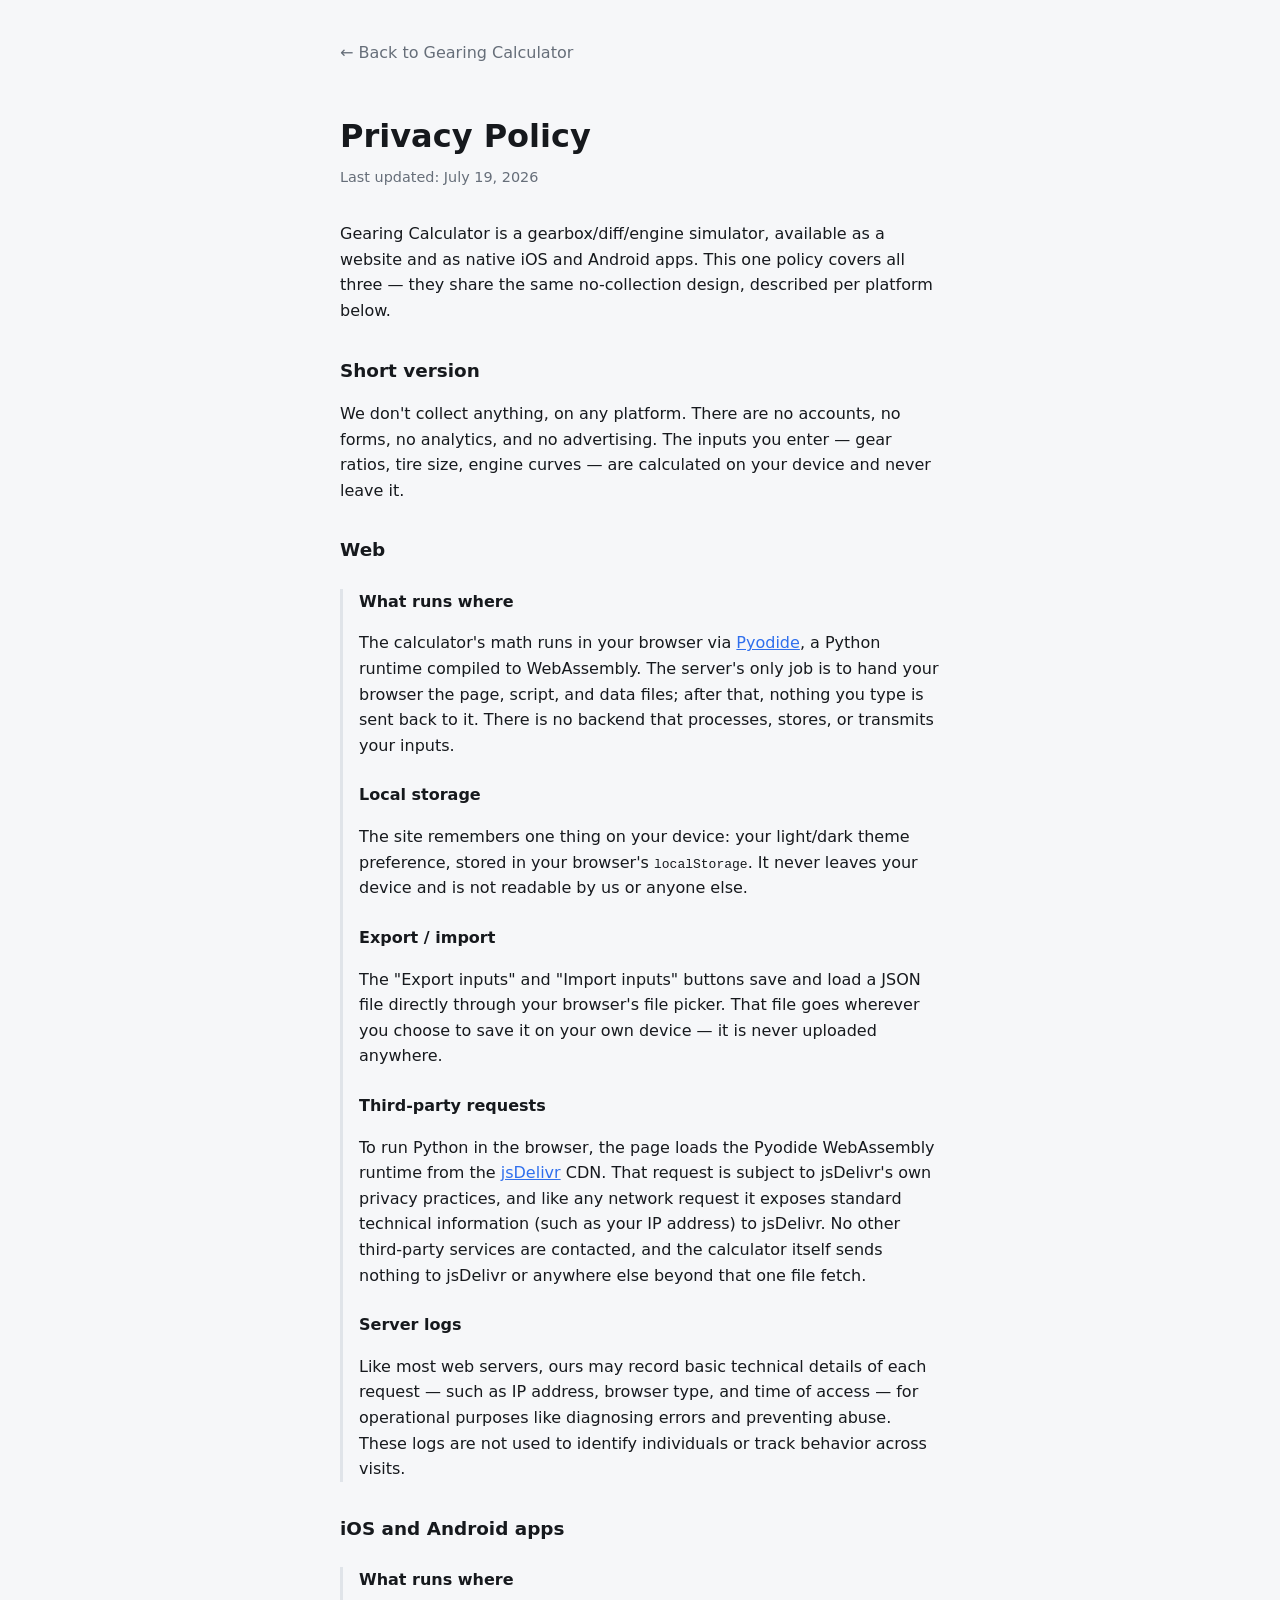
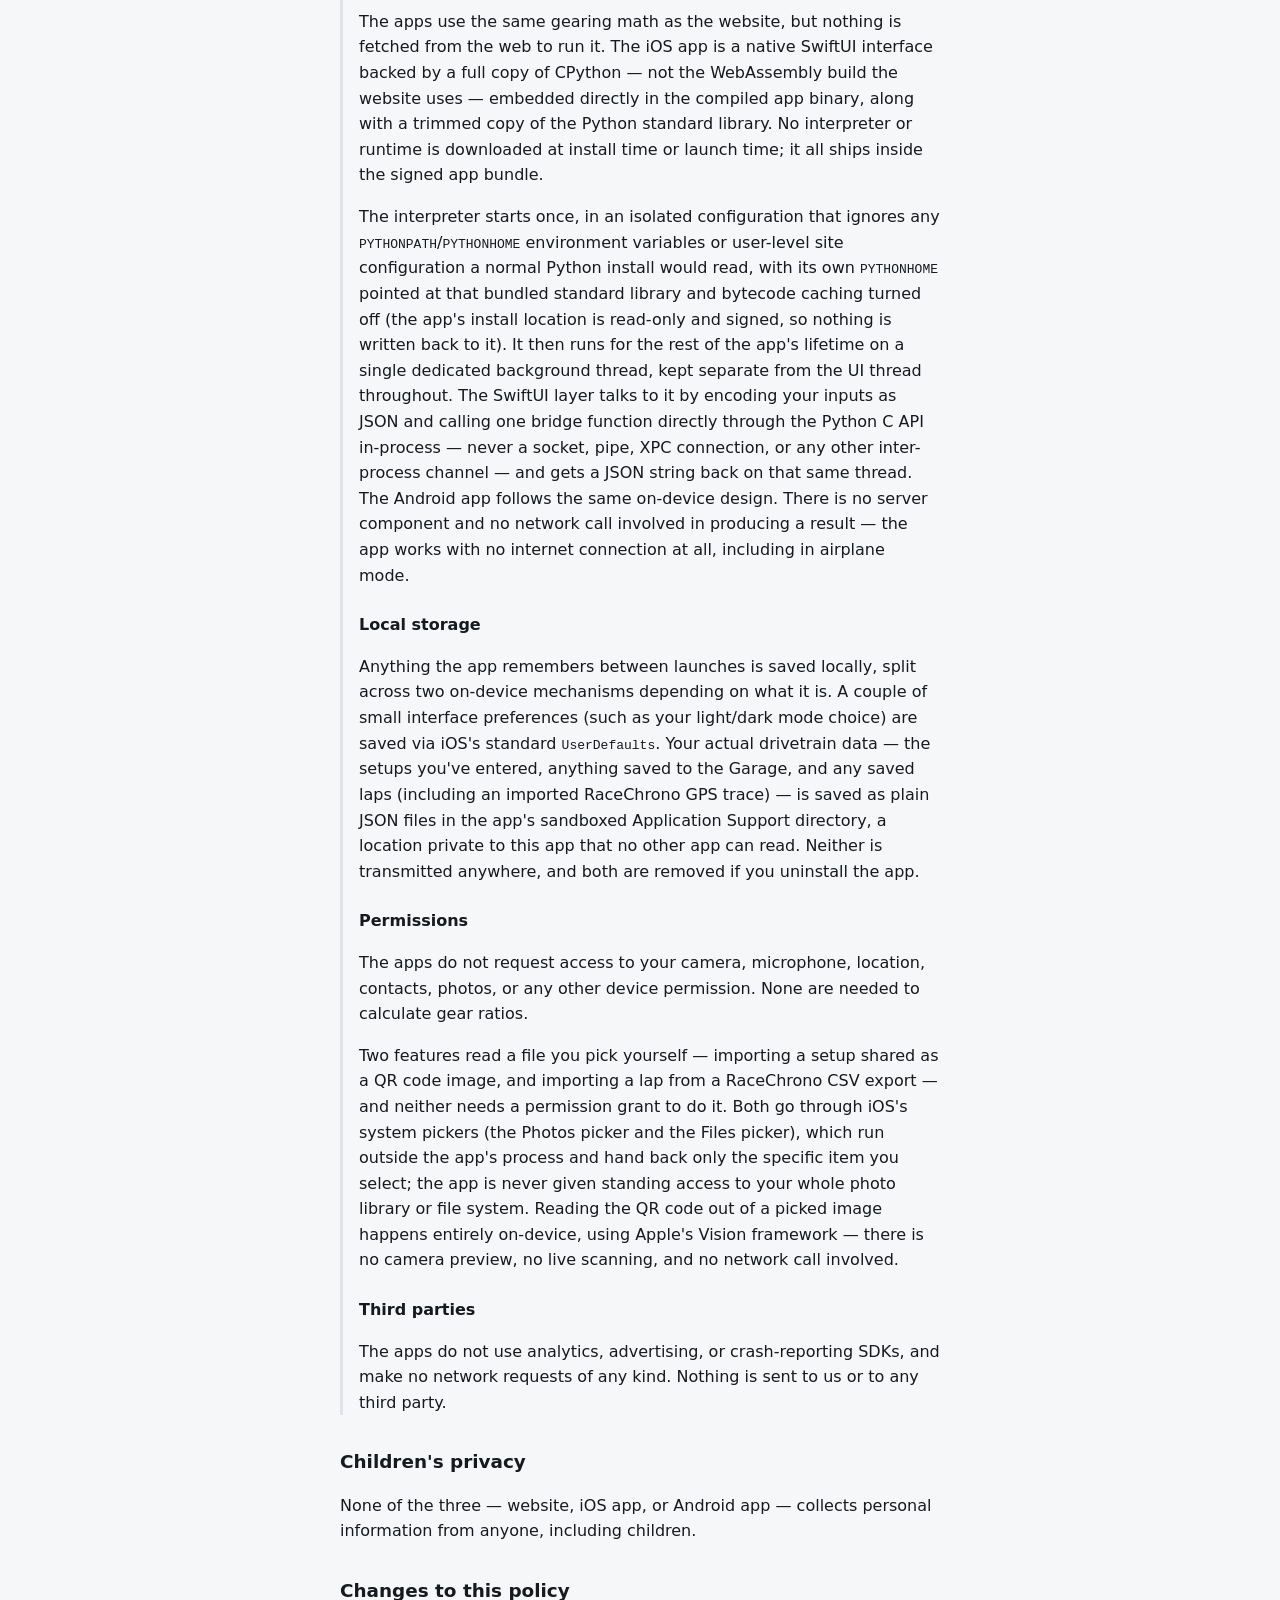
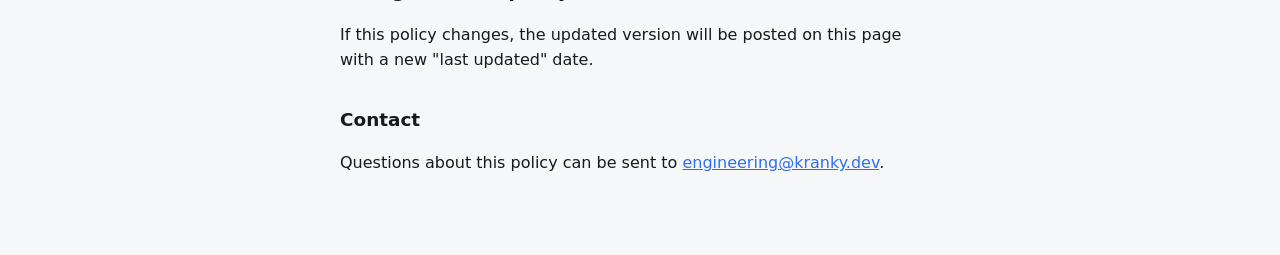
==== commit 77646bfb: "more detailed iOS mechanism" ====
--- a/app/static/privacy/index.html
+++ b/app/static/privacy/index.html
@@ -115,20 +115,43 @@
       <p>
         The apps use the same gearing math as the website, but nothing is
         fetched from the web to run it. The iOS app is a native SwiftUI
-        interface backed by an embedded CPython runtime, bundled inside the
-        app package; the Android app follows the same on-device design. There
-        is no server component and no network call involved in producing a
-        result — the app works with no internet connection at all, including
-        in airplane mode.
+        interface backed by a full copy of CPython — not the WebAssembly
+        build the website uses — embedded directly in the compiled app
+        binary, along with a trimmed copy of the Python standard library. No
+        interpreter or runtime is downloaded at install time or launch time;
+        it all ships inside the signed app bundle.
+      </p>
+      <p>
+        The interpreter starts once, in an isolated configuration that
+        ignores any <code>PYTHONPATH</code>/<code>PYTHONHOME</code>
+        environment variables or user-level site configuration a normal
+        Python install would read, with its own <code>PYTHONHOME</code>
+        pointed at that bundled standard library and bytecode caching turned
+        off (the app's install location is read-only and signed, so nothing
+        is written back to it). It then runs for the rest of the app's
+        lifetime on a single dedicated background thread, kept separate from
+        the UI thread throughout. The SwiftUI layer talks to it by encoding
+        your inputs as JSON and calling one bridge function directly through
+        the Python C API in-process — never a socket, pipe, XPC connection,
+        or any other inter-process channel — and gets a JSON string back on
+        that same thread. The Android app follows the same on-device design.
+        There is no server component and no network call involved in
+        producing a result — the app works with no internet connection at
+        all, including in airplane mode.
       </p>
 
       <h3>Local storage</h3>
       <p>
-        Anything the app remembers between launches — such as your last
-        setup or theme preference — is saved locally using the platform's
-        standard on-device storage (e.g. <code>UserDefaults</code> on iOS).
-        It is never transmitted anywhere and is removed if you uninstall the
-        app.
+        Anything the app remembers between launches is saved locally, split
+        across two on-device mechanisms depending on what it is. A couple of
+        small interface preferences (such as your light/dark mode choice)
+        are saved via iOS's standard <code>UserDefaults</code>. Your actual
+        drivetrain data — the setups you've entered, anything saved to the
+        Garage, and any saved laps (including an imported RaceChrono GPS
+        trace) — is saved as plain JSON files in the app's sandboxed
+        Application Support directory, a location private to this app that
+        no other app can read. Neither is transmitted anywhere, and both are
+        removed if you uninstall the app.
       </p>
 
       <h3>Permissions</h3>
@@ -137,6 +160,17 @@
         contacts, photos, or any other device permission. None are needed to
         calculate gear ratios.
       </p>
+      <p>
+        Two features read a file you pick yourself — importing a setup shared
+        as a QR code image, and importing a lap from a RaceChrono CSV export —
+        and neither needs a permission grant to do it. Both go through iOS's
+        system pickers (the Photos picker and the Files picker), which run
+        outside the app's process and hand back only the specific item you
+        select; the app is never given standing access to your whole photo
+        library or file system. Reading the QR code out of a picked image
+        happens entirely on-device, using Apple's Vision framework — there is
+        no camera preview, no live scanning, and no network call involved.
+      </p>
 
       <h3>Third parties</h3>
       <p>
